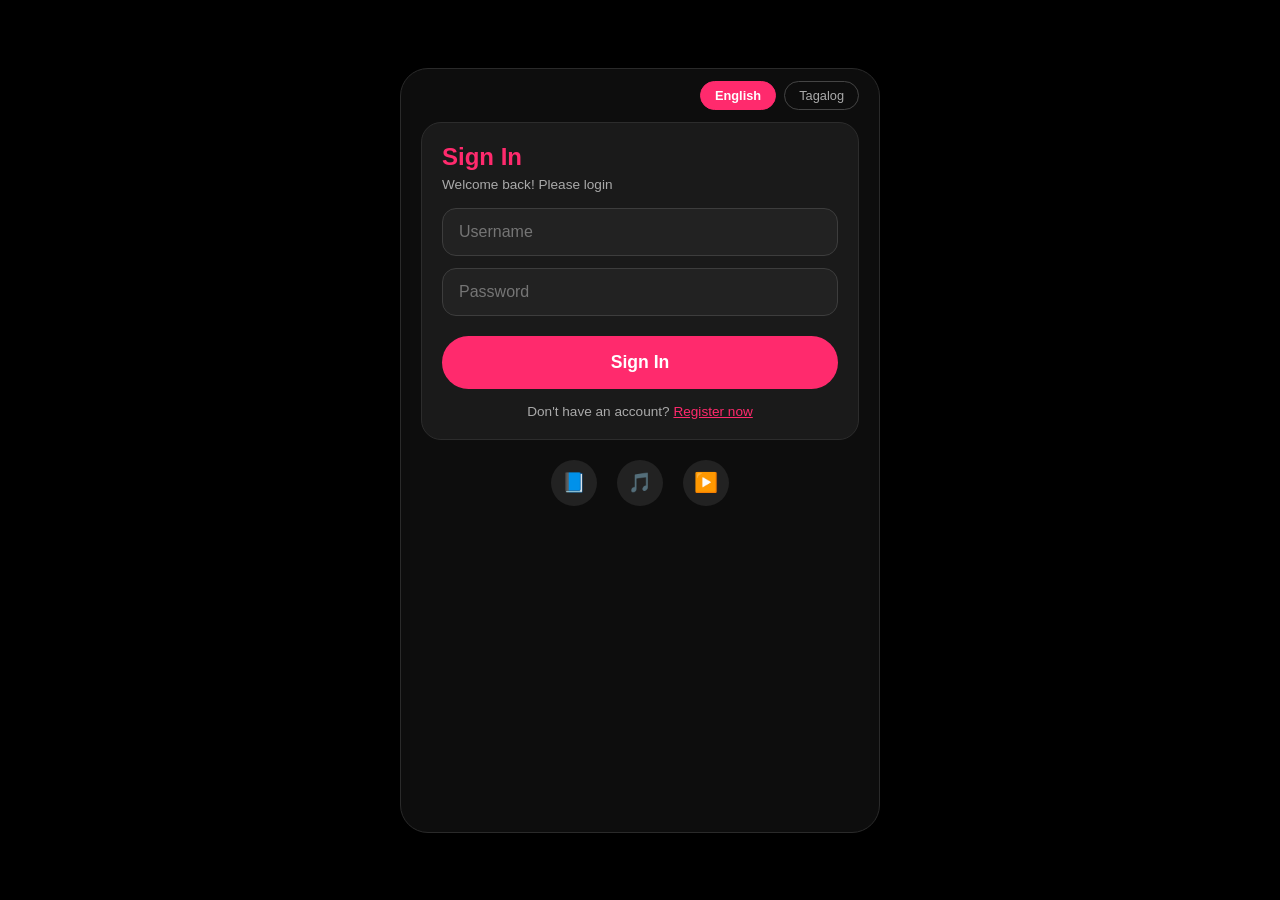
==== xdrg.html @ 7d782fb8 "Rename index.html to xdrg.html" ====
<!DOCTYPE html>
<html lang="en">
<head>
    <meta charset="UTF-8">
    <meta name="viewport" content="width=device-width, initial-scale=1.0, maximum-scale=1.0, user-scalable=no">
    <title>Xdrg Pilot Service</title>
    <style>
        * {
            margin: 0;
            padding: 0;
            box-sizing: border-box;
            font-family: -apple-system, BlinkMacSystemFont, "Segoe UI", Roboto, sans-serif;
            -webkit-tap-highlight-color: transparent;
        }
        body {
            background: #000;
            color: #f5f5f5;
            min-height: 100vh;
            display: flex;
            justify-content: center;
            align-items: center;
            padding: 10px;
        }
        #app {
            width: 100%;
            max-width: 480px;
            background: #0d0d0d;
            border-radius: 28px;
            overflow: hidden;
            border: 1px solid #2a2a2a;
            display: flex;
            flex-direction: column;
            min-height: 85vh;
            position: relative;
        }
        .top-bar {
            display: flex;
            justify-content: space-between;
            align-items: center;
            padding: 16px 20px;
            background: #0f0f0f;
            border-bottom: 1px solid #2c2c2c;
        }
        .icon-btn {
            background: #1e1e1e;
            border: none;
            color: white;
            font-size: 1.2rem;
            width: 40px;
            height: 40px;
            border-radius: 50%;
            cursor: pointer;
            position: relative;
            display: flex;
            align-items: center;
            justify-content: center;
        }
        .icon-btn:active { transform: scale(0.92); }
        .badge-dot {
            position: absolute;
            top: 2px;
            right: 2px;
            width: 10px;
            height: 10px;
            background: #ff2a6d;
            border-radius: 50%;
            display: none;
        }
        .lang-selector {
            display: flex;
            gap: 8px;
            padding: 12px 20px;
            justify-content: flex-end;
        }
        .lang-btn {
            background: transparent;
            border: 1px solid #444;
            color: #aaa;
            padding: 6px 14px;
            border-radius: 30px;
            font-size: 0.8rem;
            cursor: pointer;
        }
        .lang-btn.active {
            background: #ff2a6d;
            border-color: #ff2a6d;
            color: white;
            font-weight: 600;
        }
        .screen {
            padding: 0 20px 20px;
            flex: 1;
            overflow-y: auto;
        }
        .hidden { display: none !important; }
        .card {
            background: #1a1a1a;
            border-radius: 20px;
            padding: 20px;
            margin-bottom: 16px;
            border: 1px solid #2c2c2c;
        }
        input {
            width: 100%;
            background: #222;
            border: 1px solid #3d3d3d;
            color: white;
            padding: 14px 16px;
            border-radius: 14px;
            font-size: 1rem;
            margin-bottom: 12px;
            outline: none;
        }
        input:focus { border-color: #ff2a6d; }
        .btn-primary {
            background: #ff2a6d;
            border: none;
            color: white;
            padding: 16px 24px;
            border-radius: 40px;
            font-weight: 700;
            font-size: 1.1rem;
            width: 100%;
            cursor: pointer;
            margin-top: 8px;
        }
        .btn-primary:active { transform: scale(0.96); }
        .btn-secondary {
            background: #222;
            border: 1.5px solid #444;
            color: white;
            padding: 12px 20px;
            border-radius: 40px;
            font-weight: 600;
            cursor: pointer;
            width: 100%;
            margin-top: 10px;
        }
        .btn-secondary:active { transform: scale(0.96); }
        .pilot-grid {
            display: flex;
            flex-direction: column;
            gap: 10px;
            margin: 14px 0;
        }
        .pilot-option {
            background: #1e1e1e;
            border: 2px solid #3a3a3a;
            border-radius: 16px;
            padding: 14px 18px;
            cursor: pointer;
            display: flex;
            justify-content: space-between;
            align-items: center;
            color: white;
            font-weight: 700;
        }
        .pilot-option.selected {
            border-color: #ff2a6d;
            background: #2a1a22;
        }
        .price-badge {
            background: #333;
            padding: 6px 12px;
            border-radius: 20px;
            color: #ffb300;
            font-size: 0.85rem;
        }
        .agree-row {
            display: flex;
            align-items: center;
            gap: 12px;
            margin: 16px 0;
            background: #1b1b1b;
            padding: 12px;
            border-radius: 16px;
        }
        .check-cross {
            display: flex;
            gap: 12px;
            margin: 12px 0;
        }
        .check-btn, .cross-btn {
            flex: 1;
            padding: 12px;
            border-radius: 30px;
            font-weight: 700;
            cursor: pointer;
            border: none;
            text-align: center;
        }
        .check-btn { background: #1e1e1e; color: #00c853; border: 2px solid #00c853; }
        .cross-btn { background: #1e1e1e; color: #ff1744; border: 2px solid #ff1744; }
        .check-btn.selected { background: #00c853; color: black; }
        .cross-btn.selected { background: #ff1744; color: white; }
        
        .social-links {
            display: flex;
            justify-content: center;
            gap: 20px;
            margin: 20px 0 10px;
        }
        .social-icon {
            font-size: 1.2rem;
            color: white;
            background: #222;
            width: 46px;
            height: 46px;
            display: flex;
            align-items: center;
            justify-content: center;
            border-radius: 50%;
            text-decoration: none;
        }
        .inbox-container {
            background: #141414;
            border-radius: 20px;
            padding: 16px;
            min-height: 180px;
            max-height: 380px;
            overflow-y: auto;
        }
        .message-bubble {
            background: #222;
            padding: 12px;
            border-radius: 14px;
            margin-bottom: 10px;
            border-left: 4px solid #ff2a6d;
        }
        .message-bubble.system {
            border-left: 4px solid #00e5ff;
            background: #1a252a;
        }
        .toast {
            position: fixed;
            top: 20px;
            left: 50%;
            transform: translate(-50%, 0);
            background: #ff1744;
            color: white;
            padding: 12px 20px;
            border-radius: 12px;
            z-index: 10000;
            font-weight: 700;
            text-align: center;
            width: 88%;
            max-width: 380px;
            box-shadow: 0 10px 25px rgba(0,0,0,0.8);
        }
        .toast-success { background: #00c853; color: black; }
        label { display: block; margin-bottom: 6px; font-size: 0.85rem; color: #aaa; }
    </style>
</head>
<body>

<div id="app">
    <div class="top-bar hidden" id="topBar">
        <button class="icon-btn" id="inboxBtn">📥<span class="badge-dot" id="inboxBadge"></span></button>
        <h2 style="font-size: 1.1rem;">⚡ Xdrg Pilot</h2>
        <button class="icon-btn" id="settingsBtn">⚙️</button>
    </div>

    <div class="lang-selector">
        <button class="lang-btn active" id="btnEn">English</button>
        <button class="lang-btn" id="btnTl">Tagalog</button>
    </div>

    <!-- AUTH SCREEN -->
    <div id="signinScreen" class="screen">
        <div class="card">
            <h2 id="authTitle" style="color: #ff2a6d; margin-bottom: 6px;">Sign In</h2>
            <p id="authSubtitle" style="font-size:0.85rem; color:#aaa; margin-bottom: 16px;">Welcome back! Please login</p>
            
            <input type="text" id="loginName" placeholder="Full Name" style="display: none;" />
            <input type="text" id="loginUsername" placeholder="Username" />
            <input type="password" id="loginPassword" placeholder="Password" />
            
            <button class="btn-primary" id="authBtn">Sign In</button>
            
            <p style="text-align:center; margin-top:15px; font-size:0.85rem; color:#aaa; cursor:pointer;" id="authToggle">
                <span id="toggleQuestion">Don't have an account?</span> <span id="toggleText" style="color:#ff2a6d; text-decoration:underline;">Register now</span>
            </p>
        </div>
        <div class="social-links">
            <a class="social-icon" href="https://www.facebook.com/share/1BiViKpPbt/" target="_blank">📘</a>
            <a class="social-icon" href="https://tiktok.com/@xdragon...1" target="_blank">🎵</a>
            <a class="social-icon" href="https://www.youtube.com/@dev-xdragon" target="_blank">▶️</a>
        </div>
    </div>

    <!-- MAIN DASHBOARD -->
    <div id="mainScreen" class="screen hidden">
        <h2 style="color:#ff2a6d;">Welcome, <span id="welcomeUser">Pilot</span> 👋</h2>
        <p style="font-size:0.85rem; color:#aaa; margin-bottom:12px;">Select any Pilot set-up you want 👇</p>

        <div id="newMemberSection" class="hidden">
            <div class="card" style="border-color:#ff2a6d;">
                <h3>🔥 New Member Selection</h3>
                <div class="pilot-grid" id="newPilotGrid"></div>
            </div>
        </div>

        <div id="oldUserSection">
            <div class="card">
                <h3>🖥️ With 5min breaks / hr</h3>
                <div class="pilot-grid" id="breakPilotGrid"></div>
            </div>
            <div class="card">
                <h3>🤖 Without Break (Best)</h3>
                <div class="pilot-grid" id="nobreakPilotGrid"></div>
            </div>
        </div>

        <div class="agree-row">
            <input type="checkbox" id="agreeCheckbox" style="width:20px; height:20px;" />
            <span id="agreeLabel" style="font-size: 0.85rem;">Do you agree with Xdrg Pilot rules?</span>
        </div>
        <div class="check-cross">
            <button class="check-btn" id="agreeYes">✅ Yes</button>
            <button class="cross-btn" id="agreeNo">❎ No</button>
        </div>
        <button class="btn-primary" id="confirmPilotBtn">Confirm & Send to Owner</button>
    </div>

    <!-- INBOX -->
    <div id="inboxScreen" class="screen hidden">
        <h3 style="margin-bottom: 12px;">📥 Inbox</h3>
        <div id="inboxMessages" class="inbox-container"></div>
        <button class="btn-secondary" id="backFromInbox">← Back to Dashboard</button>
    </div>

    <!-- SETTINGS -->
    <div id="settingsScreen" class="screen hidden">
        <h3 style="margin-bottom: 12px;">⚙️ Profile & Settings</h3>
        <div class="card">
            <label>Name:</label>
            <input type="text" id="profileName" />
            <label>Username:</label>
            <input type="text" id="profileUsername" readonly style="opacity:0.6;" />
            <label>Payment Method Name:</label>
            <input type="text" id="paymentName" placeholder="GCash Name" />
            <label>Payment Number:</label>
            <input type="text" id="paymentNumber" placeholder="09xxxxxxxxx" />
            <label>Roblox Username:</label>
            <input type="text" id="pilotUsername" />
            <label>Roblox Password:</label>
            <input type="password" id="pilotPassword" />
            
            <button class="btn-primary" id="saveProfileBtn" style="background:#00e5ff; color:black;">💾 Save Profile</button>
            <button class="btn-secondary" id="logoutBtn" style="border-color:#ff1744; color:#ff1744; margin-top:15px;">🚪 Log Out</button>
        </div>
        <button class="btn-secondary" id="backFromSettings">← Back to Dashboard</button>
    </div>
</div>

<script>
    // CRASH SAFEGUARD
    window.onerror = function(msg) {
        showToast('System Error: ' + msg);
        return true;
    };

    function showToast(text, type = 'error') {
        const old = document.querySelector('.toast');
        if (old) old.remove();
        const t = document.createElement('div');
        t.className = 'toast ' + (type === 'success' ? 'toast-success' : '');
        t.innerText = text;
        document.body.appendChild(t);
        setTimeout(() => t.remove(), 2500);
    }

    // STATE
    let currentUser = null;
    try {
        const stored = localStorage.getItem('xdrg_user');
        if (stored) currentUser = JSON.parse(stored);
    } catch(e) {}

    let localMessages = JSON.parse(localStorage.getItem('xdrg_messages') || '[]');
    let selectedPilot = null;
    let agreeStatus = null;
    let isLoginMode = true;
    let currentLang = 'en';

    const newMemberPlans = [{ label: "30 Minute", price: "Free" }, { label: "2 Hour", price: "₱5" }, { label: "3 Hour", price: "₱12" }, { label: "4 Hour", price: "₱25" }, { label: "24 Hour", price: "₱899" }, { label: "24D/7H", price: "₱3499" }];
    const breakPlans = [{ label: "30 minute", price: "₱35" }, { label: "2 Hour", price: "₱110" }, { label: "3 Hour", price: "₱159" }, { label: "4 Hour", price: "₱229" }, { label: "24 Hour", price: "₱1100" }, { label: "24D/7H", price: "₱4299" }];
    const noBreakPlans = [{ label: "30 minute", price: "₱65" }, { label: "2 Hour", price: "₱128" }, { label: "3 Hour", price: "₱179" }, { label: "4 Hour", price: "₱249" }, { label: "24 Hour", price: "₱1299" }, { label: "24D/7H", price: "₱4599" }];

    function renderGrids() {
        buildGrid('newPilotGrid', newMemberPlans, 'new');
        buildGrid('breakPilotGrid', breakPlans, 'break');
        buildGrid('nobreakPilotGrid', noBreakPlans, 'nobreak');
    }

    function buildGrid(id, plans, cat) {
        const box = document.getElementById(id);
        if (!box) return;
        box.innerHTML = '';
        plans.forEach(p => {
            const div = document.createElement('div');
            div.className = 'pilot-option';
            div.innerHTML = `<span>${p.label}</span><span class="price-badge">${p.price}</span>`;
            div.onclick = function() {
                document.querySelectorAll('.pilot-option').forEach(el => el.classList.remove('selected'));
                this.classList.add('selected');
                selectedPilot = { category: cat, label: p.label, price: p.price };
            };
            box.appendChild(div);
        });
    }

    function showScreen(name) {
        document.querySelectorAll('.screen').forEach(s => s.classList.add('hidden'));
        document.getElementById('topBar').classList.add('hidden');

        if (name === 'main' && currentUser) {
            document.getElementById('topBar').classList.remove('hidden');
            document.getElementById('mainScreen').classList.remove('hidden');
            document.getElementById('welcomeUser').innerText = currentUser.name || currentUser.username;
            
            const isNew = (Date.now() - new Date(currentUser.created_at || Date.now()).getTime()) < 86400000;
            document.getElementById('newMemberSection').classList.toggle('hidden', !isNew);
            document.getElementById('oldUserSection').classList.toggle('hidden', isNew);
        } else if (name === 'signin') {
            document.getElementById('signinScreen').classList.remove('hidden');
        } else if (name === 'inbox') {
            document.getElementById('topBar').classList.remove('hidden');
            document.getElementById('inboxScreen').classList.remove('hidden');
            document.getElementById('inboxBadge').style.display = 'none';
            renderInbox();
        } else if (name === 'settings') {
            document.getElementById('topBar').classList.remove('hidden');
            document.getElementById('settingsScreen').classList.remove('hidden');
            loadSettings();
        }
    }

    // AUTH BUTTON CLICK
    document.getElementById('authBtn').onclick = function() {
        const u = document.getElementById('loginUsername').value.trim();
        const p = document.getElementById('loginPassword').value.trim();
        const n = document.getElementById('loginName').value.trim();

        if (!u || !p || (!isLoginMode && !n)) {
            showToast('Please fill in all fields!');
            return;
        }

        currentUser = { username: u, password: p, name: isLoginMode ? u : n, created_at: new Date().toISOString() };
        localStorage.setItem('xdrg_user', JSON.stringify(currentUser));
        showToast(isLoginMode ? 'Logged in successfully!' : 'Account registered!', 'success');
        showScreen('main');
    };

    // AUTH TOGGLE CLICK
    document.getElementById('authToggle').onclick = function() {
        isLoginMode = !isLoginMode;
        document.getElementById('authTitle').innerText = isLoginMode ? 'Sign In' : 'Register';
        document.getElementById('authSubtitle').innerText = isLoginMode ? 'Welcome back! Please login' : 'Create a new account';
        document.getElementById('authBtn').innerText = isLoginMode ? 'Sign In' : 'Register';
        document.getElementById('toggleQuestion').innerText = isLoginMode ? "Don't have an account?" : "Already have an account?";
        document.getElementById('toggleText').innerText = isLoginMode ? "Register now" : "Sign in";
        document.getElementById('loginName').style.display = isLoginMode ? 'none' : 'block';
    };

    // AGREEMENT
    function setAgree(val) {
        agreeStatus = val;
        document.getElementById('agreeCheckbox').checked = (val === 'yes');
        document.getElementById('agreeYes').classList.toggle('selected', val === 'yes');
        document.getElementById('agreeNo').classList.toggle('selected', val === 'no');
    }
    document.getElementById('agreeYes').onclick = () => setAgree('yes');
    document.getElementById('agreeNo').onclick = () => setAgree('no');
    document.getElementById('agreeCheckbox').onchange = (e) => setAgree(e.target.checked ? 'yes' : null);

    // CONFIRM
    document.getElementById('confirmPilotBtn').onclick = function() {
        if (!selectedPilot) return showToast('Please tap a Pilot plan first!');
        if (agreeStatus !== 'yes') return showToast('Please agree to rules (Tap Yes)');

        const userMsg = { username: currentUser.username, message: `Pilot Selected: ${selectedPilot.label} (${selectedPilot.price})`, created_at: new Date().toISOString() };
        const sysMsg = { username: currentUser.username, message: `🤖 SYSTEM: Your pilot order (${selectedPilot.label}) has been received!`, created_at: new Date().toISOString() };
        
        localMessages.unshift(sysMsg, userMsg);
        localStorage.setItem('xdrg_messages', JSON.stringify(localMessages));

        showToast('Sent to Owner successfully!', 'success');
        document.getElementById('inboxBadge').style.display = 'block';
        selectedPilot = null;
        setAgree(null);
        document.querySelectorAll('.pilot-option').forEach(el => el.classList.remove('selected'));
    };

    function renderInbox() {
        const box = document.getElementById('inboxMessages');
        if (!localMessages.length) {
            box.innerHTML = '<p style="font-size:0.85rem; color:#aaa;">No messages yet.</p>';
            return;
        }
        box.innerHTML = localMessages.map(m => `
            <div class="message-bubble ${m.message.includes('SYSTEM') ? 'system' : ''}">
                <strong>${m.message.includes('SYSTEM') ? '⚙️ Admin System' : currentUser.name}</strong>
                <p style="margin:4px 0;">${m.message}</p>
                <span style="font-size:0.75rem; color:#888;">${new Date(m.created_at).toLocaleTimeString()}</span>
            </div>
        `).join('');
    }

    function loadSettings() {
        document.getElementById('profileName').value = currentUser.name || '';
        document.getElementById('profileUsername').value = currentUser.username || '';
        document.getElementById('paymentName').value = currentUser.payment_name || '';
        document.getElementById('paymentNumber').value = currentUser.payment_number || '';
        document.getElementById('pilotUsername').value = currentUser.pilot_username || '';
        document.getElementById('pilotPassword').value = currentUser.pilot_password || '';
    }

    document.getElementById('saveProfileBtn').onclick = function() {
        currentUser.name = document.getElementById('profileName').value;
        currentUser.payment_name = document.getElementById('paymentName').value;
        currentUser.payment_number = document.getElementById('paymentNumber').value;
        currentUser.pilot_username = document.getElementById('pilotUsername').value;
        currentUser.pilot_password = document.getElementById('pilotPassword').value;
        localStorage.setItem('xdrg_user', JSON.stringify(currentUser));
        showToast('Profile Saved!', 'success');
    };

    document.getElementById('logoutBtn').onclick = function() {
        currentUser = null;
        localStorage.removeItem('xdrg_user');
        showScreen('signin');
    };

    // NAVIGATION
    document.getElementById('inboxBtn').onclick = () => showScreen('inbox');
    document.getElementById('settingsBtn').onclick = () => showScreen('settings');
    document.getElementById('backFromInbox').onclick = () => showScreen('main');
    document.getElementById('backFromSettings').onclick = () => showScreen('main');

    // LANGUAGE SWITCH
    document.getElementById('btnEn').onclick = function() {
        this.classList.add('active');
        document.getElementById('btnTl').classList.remove('active');
    };
    document.getElementById('btnTl').onclick = function() {
        this.classList.add('active');
        document.getElementById('btnEn').classList.remove('active');
    };

    // INIT
    renderGrids();
    if (currentUser) {
        showScreen('main');
    } else {
        showScreen('signin');
    }
</script>
</body>
</html>
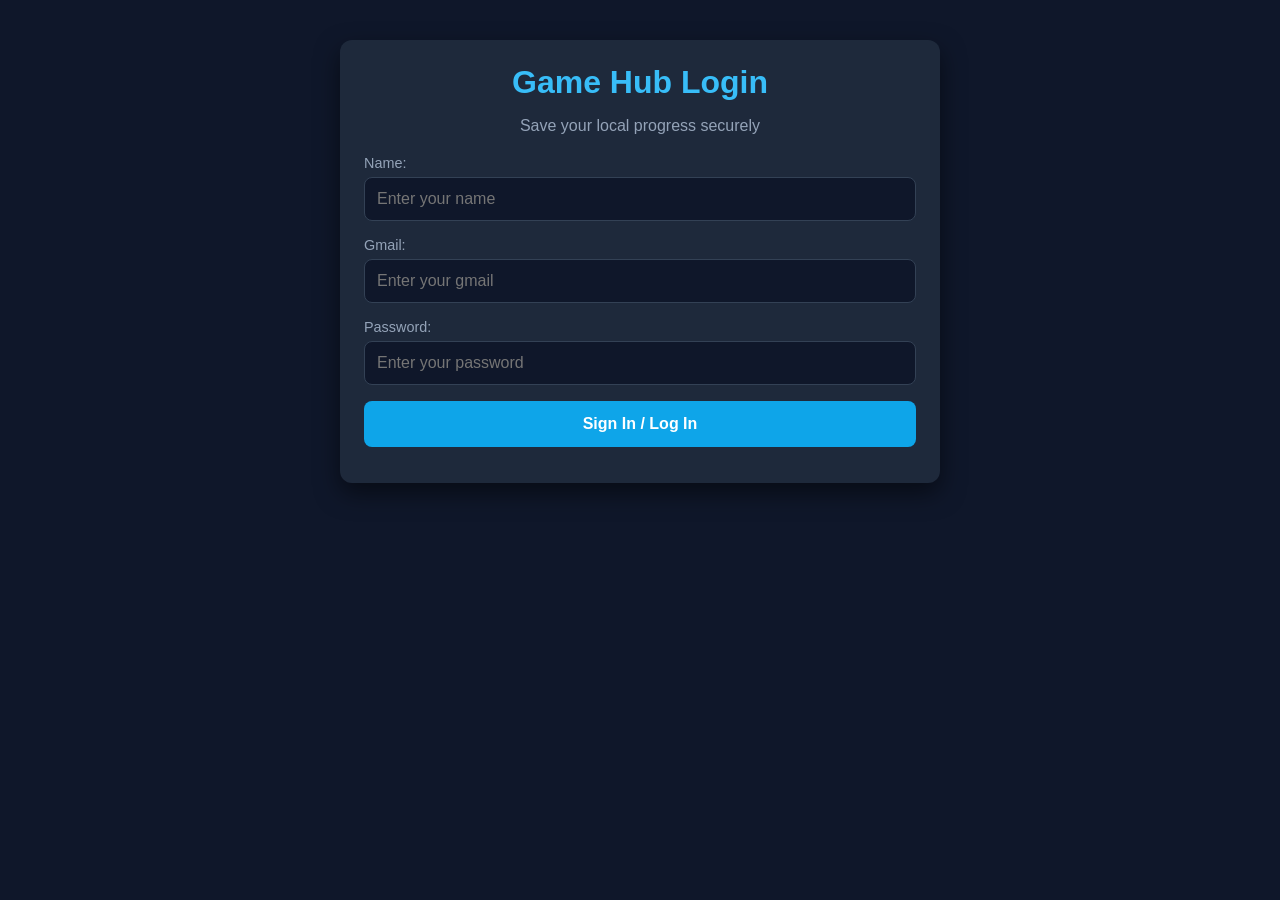
==== commit 8946a99f: "Refactor HTML structure and styles for Game Hub" ====
--- a/xdrg.html
+++ b/xdrg.html
@@ -2,560 +2,439 @@
 <html lang="en">
 <head>
     <meta charset="UTF-8">
-    <meta name="viewport" content="width=device-width, initial-scale=1.0, maximum-scale=1.0, user-scalable=no">
-    <title>Xdrg Pilot Service</title>
+    <meta name="viewport" content="width=device-width, initial-scale=1.0">
+    <title>Game Hub & Brainrot Lineup</title>
     <style>
         * {
             margin: 0;
             padding: 0;
             box-sizing: border-box;
-            font-family: -apple-system, BlinkMacSystemFont, "Segoe UI", Roboto, sans-serif;
-            -webkit-tap-highlight-color: transparent;
-        }
+            font-family: 'Segoe UI', Tahoma, Geneva, Verdana, sans-serif;
+        }
+
         body {
-            background: #000;
-            color: #f5f5f5;
+            background-color: #0f172a;
+            color: #e2e8f0;
             min-height: 100vh;
             display: flex;
-            justify-content: center;
+            flex-direction: column;
             align-items: center;
-            padding: 10px;
-        }
-        #app {
+            padding: 20px;
+        }
+
+        .container {
             width: 100%;
-            max-width: 480px;
-            background: #0d0d0d;
-            border-radius: 28px;
-            overflow: hidden;
-            border: 1px solid #2a2a2a;
+            max-width: 600px;
+            background-color: #1e293b;
+            border-radius: 12px;
+            padding: 24px;
+            box-shadow: 0 10px 25px rgba(0, 0, 0, 0.5);
+            margin-top: 20px;
+        }
+
+        .screen {
+            display: none;
+            animation: fadeIn 0.3s ease-in;
+        }
+
+        .screen.active {
+            display: block;
+        }
+
+        @keyframes fadeIn {
+            from { opacity: 0; transform: translateY(10px); }
+            to { opacity: 1; transform: translateY(0); }
+        }
+
+        h1, h2, h3 {
+            color: #38bdf8;
+            margin-bottom: 16px;
+            text-align: center;
+        }
+
+        .input-group {
+            margin-bottom: 16px;
+        }
+
+        label {
+            display: block;
+            margin-bottom: 6px;
+            font-size: 0.9rem;
+            color: #94a3b8;
+        }
+
+        input, select {
+            width: 100%;
+            padding: 12px;
+            border-radius: 8px;
+            border: 1px solid #334155;
+            background-color: #0f172a;
+            color: #fff;
+            font-size: 1rem;
+            outline: none;
+        }
+
+        input:focus, select:focus {
+            border-color: #38bdf8;
+        }
+
+        button {
+            width: 100%;
+            padding: 14px;
+            border: none;
+            border-radius: 8px;
+            background-color: #0ea5e9;
+            color: white;
+            font-weight: bold;
+            font-size: 1rem;
+            cursor: pointer;
+            transition: background-color 0.2s;
+            margin-bottom: 12px;
+        }
+
+        button:hover {
+            background-color: #0284c7;
+        }
+
+        .btn-secondary {
+            background-color: #475569;
+        }
+
+        .btn-secondary:hover {
+            background-color: #334155;
+        }
+
+        /* Database/List Styles */
+        .controls-row {
             display: flex;
-            flex-direction: column;
-            min-height: 85vh;
-            position: relative;
-        }
-        .top-bar {
+            gap: 12px;
+            margin-bottom: 20px;
+        }
+
+        .card {
+            background-color: #334155;
+            border-radius: 8px;
+            padding: 16px;
+            margin-bottom: 12px;
+            border-left: 5px solid #38bdf8;
+        }
+
+        .card-header {
             display: flex;
             justify-content: space-between;
             align-items: center;
-            padding: 16px 20px;
-            background: #0f0f0f;
-            border-bottom: 1px solid #2c2c2c;
-        }
-        .icon-btn {
-            background: #1e1e1e;
-            border: none;
-            color: white;
-            font-size: 1.2rem;
-            width: 40px;
-            height: 40px;
-            border-radius: 50%;
-            cursor: pointer;
-            position: relative;
-            display: flex;
-            align-items: center;
-            justify-content: center;
-        }
-        .icon-btn:active { transform: scale(0.92); }
-        .badge-dot {
-            position: absolute;
-            top: 2px;
-            right: 2px;
-            width: 10px;
-            height: 10px;
-            background: #ff2a6d;
-            border-radius: 50%;
-            display: none;
-        }
-        .lang-selector {
-            display: flex;
+            margin-bottom: 12px;
+            padding-bottom: 8px;
+            border-bottom: 1px solid #475569;
+        }
+
+        .card-title {
+            font-size: 1.1rem;
+            font-weight: bold;
+            color: #fff;
+        }
+
+        .badge {
+            padding: 4px 8px;
+            border-radius: 4px;
+            font-size: 0.8rem;
+            font-weight: bold;
+            text-transform: uppercase;
+        }
+
+        .grid-stats {
+            display: grid;
+            grid-template-columns: 1fr 1fr;
             gap: 8px;
-            padding: 12px 20px;
-            justify-content: flex-end;
-        }
-        .lang-btn {
-            background: transparent;
-            border: 1px solid #444;
-            color: #aaa;
-            padding: 6px 14px;
-            border-radius: 30px;
-            font-size: 0.8rem;
-            cursor: pointer;
-        }
-        .lang-btn.active {
-            background: #ff2a6d;
-            border-color: #ff2a6d;
-            color: white;
-            font-weight: 600;
-        }
-        .screen {
-            padding: 0 20px 20px;
-            flex: 1;
-            overflow-y: auto;
-        }
-        .hidden { display: none !important; }
-        .card {
-            background: #1a1a1a;
-            border-radius: 20px;
-            padding: 20px;
-            margin-bottom: 16px;
-            border: 1px solid #2c2c2c;
-        }
-        input {
-            width: 100%;
-            background: #222;
-            border: 1px solid #3d3d3d;
-            color: white;
-            padding: 14px 16px;
-            border-radius: 14px;
-            font-size: 1rem;
-            margin-bottom: 12px;
-            outline: none;
-        }
-        input:focus { border-color: #ff2a6d; }
-        .btn-primary {
-            background: #ff2a6d;
-            border: none;
-            color: white;
-            padding: 16px 24px;
-            border-radius: 40px;
-            font-weight: 700;
-            font-size: 1.1rem;
-            width: 100%;
-            cursor: pointer;
-            margin-top: 8px;
-        }
-        .btn-primary:active { transform: scale(0.96); }
-        .btn-secondary {
-            background: #222;
-            border: 1.5px solid #444;
-            color: white;
-            padding: 12px 20px;
-            border-radius: 40px;
-            font-weight: 600;
-            cursor: pointer;
-            width: 100%;
-            margin-top: 10px;
-        }
-        .btn-secondary:active { transform: scale(0.96); }
-        .pilot-grid {
-            display: flex;
-            flex-direction: column;
-            gap: 10px;
-            margin: 14px 0;
-        }
-        .pilot-option {
-            background: #1e1e1e;
-            border: 2px solid #3a3a3a;
-            border-radius: 16px;
-            padding: 14px 18px;
-            cursor: pointer;
+            font-size: 0.9rem;
+        }
+
+        .stat-label {
+            color: #94a3b8;
+        }
+
+        .stat-value {
+            color: #34d399;
+            font-weight: bold;
+        }
+
+        .nav-bar {
             display: flex;
             justify-content: space-between;
-            align-items: center;
-            color: white;
-            font-weight: 700;
-        }
-        .pilot-option.selected {
-            border-color: #ff2a6d;
-            background: #2a1a22;
-        }
-        .price-badge {
-            background: #333;
-            padding: 6px 12px;
-            border-radius: 20px;
-            color: #ffb300;
-            font-size: 0.85rem;
-        }
-        .agree-row {
-            display: flex;
-            align-items: center;
-            gap: 12px;
-            margin: 16px 0;
-            background: #1b1b1b;
-            padding: 12px;
-            border-radius: 16px;
-        }
-        .check-cross {
-            display: flex;
-            gap: 12px;
-            margin: 12px 0;
-        }
-        .check-btn, .cross-btn {
-            flex: 1;
-            padding: 12px;
-            border-radius: 30px;
-            font-weight: 700;
-            cursor: pointer;
-            border: none;
+            margin-bottom: 20px;
+        }
+        
+        .error-msg {
+            color: #ef4444;
+            font-size: 0.9rem;
+            margin-bottom: 12px;
+            display: none;
             text-align: center;
         }
-        .check-btn { background: #1e1e1e; color: #00c853; border: 2px solid #00c853; }
-        .cross-btn { background: #1e1e1e; color: #ff1744; border: 2px solid #ff1744; }
-        .check-btn.selected { background: #00c853; color: black; }
-        .cross-btn.selected { background: #ff1744; color: white; }
-        
-        .social-links {
-            display: flex;
-            justify-content: center;
-            gap: 20px;
-            margin: 20px 0 10px;
-        }
-        .social-icon {
-            font-size: 1.2rem;
-            color: white;
-            background: #222;
-            width: 46px;
-            height: 46px;
-            display: flex;
-            align-items: center;
-            justify-content: center;
-            border-radius: 50%;
-            text-decoration: none;
-        }
-        .inbox-container {
-            background: #141414;
-            border-radius: 20px;
-            padding: 16px;
-            min-height: 180px;
-            max-height: 380px;
-            overflow-y: auto;
-        }
-        .message-bubble {
-            background: #222;
-            padding: 12px;
-            border-radius: 14px;
-            margin-bottom: 10px;
-            border-left: 4px solid #ff2a6d;
-        }
-        .message-bubble.system {
-            border-left: 4px solid #00e5ff;
-            background: #1a252a;
-        }
-        .toast {
-            position: fixed;
-            top: 20px;
-            left: 50%;
-            transform: translate(-50%, 0);
-            background: #ff1744;
-            color: white;
-            padding: 12px 20px;
-            border-radius: 12px;
-            z-index: 10000;
-            font-weight: 700;
-            text-align: center;
-            width: 88%;
-            max-width: 380px;
-            box-shadow: 0 10px 25px rgba(0,0,0,0.8);
-        }
-        .toast-success { background: #00c853; color: black; }
-        label { display: block; margin-bottom: 6px; font-size: 0.85rem; color: #aaa; }
     </style>
 </head>
 <body>
 
-<div id="app">
-    <div class="top-bar hidden" id="topBar">
-        <button class="icon-btn" id="inboxBtn">📥<span class="badge-dot" id="inboxBadge"></span></button>
-        <h2 style="font-size: 1.1rem;">⚡ Xdrg Pilot</h2>
-        <button class="icon-btn" id="settingsBtn">⚙️</button>
-    </div>
-
-    <div class="lang-selector">
-        <button class="lang-btn active" id="btnEn">English</button>
-        <button class="lang-btn" id="btnTl">Tagalog</button>
-    </div>
-
-    <!-- AUTH SCREEN -->
-    <div id="signinScreen" class="screen">
-        <div class="card">
-            <h2 id="authTitle" style="color: #ff2a6d; margin-bottom: 6px;">Sign In</h2>
-            <p id="authSubtitle" style="font-size:0.85rem; color:#aaa; margin-bottom: 16px;">Welcome back! Please login</p>
-            
-            <input type="text" id="loginName" placeholder="Full Name" style="display: none;" />
-            <input type="text" id="loginUsername" placeholder="Username" />
-            <input type="password" id="loginPassword" placeholder="Password" />
-            
-            <button class="btn-primary" id="authBtn">Sign In</button>
-            
-            <p style="text-align:center; margin-top:15px; font-size:0.85rem; color:#aaa; cursor:pointer;" id="authToggle">
-                <span id="toggleQuestion">Don't have an account?</span> <span id="toggleText" style="color:#ff2a6d; text-decoration:underline;">Register now</span>
-            </p>
+    <div class="container">
+        <!-- SCREEN 1: LOGIN -->
+        <div id="loginScreen" class="screen active">
+            <h1>Game Hub Login</h1>
+            <p style="text-align: center; color: #94a3b8; margin-bottom: 20px;">Save your local progress securely</p>
+            
+            <div id="loginError" class="error-msg">Please fill all fields.</div>
+
+            <div class="input-group">
+                <label>Name:</label>
+                <input type="text" id="authName" placeholder="Enter your name">
+            </div>
+            <div class="input-group">
+                <label>Gmail:</label>
+                <input type="email" id="authEmail" placeholder="Enter your gmail">
+            </div>
+            <div class="input-group">
+                <label>Password:</label>
+                <input type="password" id="authPassword" placeholder="Enter your password">
+            </div>
+
+            <button onclick="handleLogin()">Sign In / Log In</button>
         </div>
-        <div class="social-links">
-            <a class="social-icon" href="https://www.facebook.com/share/1BiViKpPbt/" target="_blank">📘</a>
-            <a class="social-icon" href="https://tiktok.com/@xdragon...1" target="_blank">🎵</a>
-            <a class="social-icon" href="https://www.youtube.com/@dev-xdragon" target="_blank">▶️</a>
+
+        <!-- SCREEN 2: GAME SELECTION -->
+        <div id="selectionScreen" class="screen">
+            <div class="nav-bar">
+                <span id="welcomeText" style="font-weight: bold; color: #38bdf8;"></span>
+                <button class="btn-secondary" style="width: auto; padding: 6px 12px; margin: 0;" onclick="logout()">Logout</button>
+            </div>
+            
+            <h2>Select a Game</h2>
+            
+            <button onclick="openGame('brainrots')">🚆 Don't Crash Train For Brainrots</button>
+            <button class="btn-secondary" onclick="openGame('crystal')">💎 Crystal Collecting Simulator (Coming Soon)</button>
+        </div>
+
+        <!-- SCREEN 3: DON'T CRASH DATABASE -->
+        <div id="brainrotsScreen" class="screen">
+            <div class="nav-bar">
+                <h3>Brainrots Lineup Data</h3>
+                <button class="btn-secondary" style="width: auto; padding: 6px 12px; margin: 0;" onclick="goBack()">Back</button>
+            </div>
+
+            <div class="controls-row">
+                <div style="flex: 1;">
+                    <label>Filter by Rarity:</label>
+                    <select id="rarityFilter" onchange="renderList()">
+                        <option value="All">All Categories</option>
+                        <option value="Common">Common</option>
+                        <option value="Rare">Rare</option>
+                        <option value="Legendary">Legendary</option>
+                        <option value="Mythic">Mythic</option>
+                        <option value="Godly">Godly</option>
+                        <option value="Limited">Limited</option>
+                        <option value="Shop">Shop Items</option>
+                    </select>
+                </div>
+                <div style="flex: 1;">
+                    <label>Apply Mutation Multiplier:</label>
+                    <select id="mutationSelect" onchange="renderList()">
+                        <option value="1">Normal (x1)</option>
+                        <option value="5">Gold (x5)</option>
+                        <option value="15">Diamond (x15)</option>
+                        <option value="20">Crab (x20)</option>
+                        <option value="25">Alien (x25)</option>
+                    </select>
+                </div>
+            </div>
+
+            <div id="characterList">
+                <!-- Data will be injected here via JS -->
+            </div>
         </div>
     </div>
 
-    <!-- MAIN DASHBOARD -->
-    <div id="mainScreen" class="screen hidden">
-        <h2 style="color:#ff2a6d;">Welcome, <span id="welcomeUser">Pilot</span> 👋</h2>
-        <p style="font-size:0.85rem; color:#aaa; margin-bottom:12px;">Select any Pilot set-up you want 👇</p>
-
-        <div id="newMemberSection" class="hidden">
-            <div class="card" style="border-color:#ff2a6d;">
-                <h3>🔥 New Member Selection</h3>
-                <div class="pilot-grid" id="newPilotGrid"></div>
-            </div>
-        </div>
-
-        <div id="oldUserSection">
-            <div class="card">
-                <h3>🖥️ With 5min breaks / hr</h3>
-                <div class="pilot-grid" id="breakPilotGrid"></div>
-            </div>
-            <div class="card">
-                <h3>🤖 Without Break (Best)</h3>
-                <div class="pilot-grid" id="nobreakPilotGrid"></div>
-            </div>
-        </div>
-
-        <div class="agree-row">
-            <input type="checkbox" id="agreeCheckbox" style="width:20px; height:20px;" />
-            <span id="agreeLabel" style="font-size: 0.85rem;">Do you agree with Xdrg Pilot rules?</span>
-        </div>
-        <div class="check-cross">
-            <button class="check-btn" id="agreeYes">✅ Yes</button>
-            <button class="cross-btn" id="agreeNo">❎ No</button>
-        </div>
-        <button class="btn-primary" id="confirmPilotBtn">Confirm & Send to Owner</button>
-    </div>
-
-    <!-- INBOX -->
-    <div id="inboxScreen" class="screen hidden">
-        <h3 style="margin-bottom: 12px;">📥 Inbox</h3>
-        <div id="inboxMessages" class="inbox-container"></div>
-        <button class="btn-secondary" id="backFromInbox">← Back to Dashboard</button>
-    </div>
-
-    <!-- SETTINGS -->
-    <div id="settingsScreen" class="screen hidden">
-        <h3 style="margin-bottom: 12px;">⚙️ Profile & Settings</h3>
-        <div class="card">
-            <label>Name:</label>
-            <input type="text" id="profileName" />
-            <label>Username:</label>
-            <input type="text" id="profileUsername" readonly style="opacity:0.6;" />
-            <label>Payment Method Name:</label>
-            <input type="text" id="paymentName" placeholder="GCash Name" />
-            <label>Payment Number:</label>
-            <input type="text" id="paymentNumber" placeholder="09xxxxxxxxx" />
-            <label>Roblox Username:</label>
-            <input type="text" id="pilotUsername" />
-            <label>Roblox Password:</label>
-            <input type="password" id="pilotPassword" />
-            
-            <button class="btn-primary" id="saveProfileBtn" style="background:#00e5ff; color:black;">💾 Save Profile</button>
-            <button class="btn-secondary" id="logoutBtn" style="border-color:#ff1744; color:#ff1744; margin-top:15px;">🚪 Log Out</button>
-        </div>
-        <button class="btn-secondary" id="backFromSettings">← Back to Dashboard</button>
-    </div>
-</div>
-
-<script>
-    // CRASH SAFEGUARD
-    window.onerror = function(msg) {
-        showToast('System Error: ' + msg);
-        return true;
-    };
-
-    function showToast(text, type = 'error') {
-        const old = document.querySelector('.toast');
-        if (old) old.remove();
-        const t = document.createElement('div');
-        t.className = 'toast ' + (type === 'success' ? 'toast-success' : '');
-        t.innerText = text;
-        document.body.appendChild(t);
-        setTimeout(() => t.remove(), 2500);
-    }
-
-    // STATE
-    let currentUser = null;
-    try {
-        const stored = localStorage.getItem('xdrg_user');
-        if (stored) currentUser = JSON.parse(stored);
-    } catch(e) {}
-
-    let localMessages = JSON.parse(localStorage.getItem('xdrg_messages') || '[]');
-    let selectedPilot = null;
-    let agreeStatus = null;
-    let isLoginMode = true;
-    let currentLang = 'en';
-
-    const newMemberPlans = [{ label: "30 Minute", price: "Free" }, { label: "2 Hour", price: "₱5" }, { label: "3 Hour", price: "₱12" }, { label: "4 Hour", price: "₱25" }, { label: "24 Hour", price: "₱899" }, { label: "24D/7H", price: "₱3499" }];
-    const breakPlans = [{ label: "30 minute", price: "₱35" }, { label: "2 Hour", price: "₱110" }, { label: "3 Hour", price: "₱159" }, { label: "4 Hour", price: "₱229" }, { label: "24 Hour", price: "₱1100" }, { label: "24D/7H", price: "₱4299" }];
-    const noBreakPlans = [{ label: "30 minute", price: "₱65" }, { label: "2 Hour", price: "₱128" }, { label: "3 Hour", price: "₱179" }, { label: "4 Hour", price: "₱249" }, { label: "24 Hour", price: "₱1299" }, { label: "24D/7H", price: "₱4599" }];
-
-    function renderGrids() {
-        buildGrid('newPilotGrid', newMemberPlans, 'new');
-        buildGrid('breakPilotGrid', breakPlans, 'break');
-        buildGrid('nobreakPilotGrid', noBreakPlans, 'nobreak');
-    }
-
-    function buildGrid(id, plans, cat) {
-        const box = document.getElementById(id);
-        if (!box) return;
-        box.innerHTML = '';
-        plans.forEach(p => {
-            const div = document.createElement('div');
-            div.className = 'pilot-option';
-            div.innerHTML = `<span>${p.label}</span><span class="price-badge">${p.price}</span>`;
-            div.onclick = function() {
-                document.querySelectorAll('.pilot-option').forEach(el => el.classList.remove('selected'));
-                this.classList.add('selected');
-                selectedPilot = { category: cat, label: p.label, price: p.price };
-            };
-            box.appendChild(div);
-        });
-    }
-
-    function showScreen(name) {
-        document.querySelectorAll('.screen').forEach(s => s.classList.add('hidden'));
-        document.getElementById('topBar').classList.add('hidden');
-
-        if (name === 'main' && currentUser) {
-            document.getElementById('topBar').classList.remove('hidden');
-            document.getElementById('mainScreen').classList.remove('hidden');
-            document.getElementById('welcomeUser').innerText = currentUser.name || currentUser.username;
-            
-            const isNew = (Date.now() - new Date(currentUser.created_at || Date.now()).getTime()) < 86400000;
-            document.getElementById('newMemberSection').classList.toggle('hidden', !isNew);
-            document.getElementById('oldUserSection').classList.toggle('hidden', isNew);
-        } else if (name === 'signin') {
-            document.getElementById('signinScreen').classList.remove('hidden');
-        } else if (name === 'inbox') {
-            document.getElementById('topBar').classList.remove('hidden');
-            document.getElementById('inboxScreen').classList.remove('hidden');
-            document.getElementById('inboxBadge').style.display = 'none';
-            renderInbox();
-        } else if (name === 'settings') {
-            document.getElementById('topBar').classList.remove('hidden');
-            document.getElementById('settingsScreen').classList.remove('hidden');
-            loadSettings();
-        }
-    }
-
-    // AUTH BUTTON CLICK
-    document.getElementById('authBtn').onclick = function() {
-        const u = document.getElementById('loginUsername').value.trim();
-        const p = document.getElementById('loginPassword').value.trim();
-        const n = document.getElementById('loginName').value.trim();
-
-        if (!u || !p || (!isLoginMode && !n)) {
-            showToast('Please fill in all fields!');
-            return;
-        }
-
-        currentUser = { username: u, password: p, name: isLoginMode ? u : n, created_at: new Date().toISOString() };
-        localStorage.setItem('xdrg_user', JSON.stringify(currentUser));
-        showToast(isLoginMode ? 'Logged in successfully!' : 'Account registered!', 'success');
-        showScreen('main');
-    };
-
-    // AUTH TOGGLE CLICK
-    document.getElementById('authToggle').onclick = function() {
-        isLoginMode = !isLoginMode;
-        document.getElementById('authTitle').innerText = isLoginMode ? 'Sign In' : 'Register';
-        document.getElementById('authSubtitle').innerText = isLoginMode ? 'Welcome back! Please login' : 'Create a new account';
-        document.getElementById('authBtn').innerText = isLoginMode ? 'Sign In' : 'Register';
-        document.getElementById('toggleQuestion').innerText = isLoginMode ? "Don't have an account?" : "Already have an account?";
-        document.getElementById('toggleText').innerText = isLoginMode ? "Register now" : "Sign in";
-        document.getElementById('loginName').style.display = isLoginMode ? 'none' : 'block';
-    };
-
-    // AGREEMENT
-    function setAgree(val) {
-        agreeStatus = val;
-        document.getElementById('agreeCheckbox').checked = (val === 'yes');
-        document.getElementById('agreeYes').classList.toggle('selected', val === 'yes');
-        document.getElementById('agreeNo').classList.toggle('selected', val === 'no');
-    }
-    document.getElementById('agreeYes').onclick = () => setAgree('yes');
-    document.getElementById('agreeNo').onclick = () => setAgree('no');
-    document.getElementById('agreeCheckbox').onchange = (e) => setAgree(e.target.checked ? 'yes' : null);
-
-    // CONFIRM
-    document.getElementById('confirmPilotBtn').onclick = function() {
-        if (!selectedPilot) return showToast('Please tap a Pilot plan first!');
-        if (agreeStatus !== 'yes') return showToast('Please agree to rules (Tap Yes)');
-
-        const userMsg = { username: currentUser.username, message: `Pilot Selected: ${selectedPilot.label} (${selectedPilot.price})`, created_at: new Date().toISOString() };
-        const sysMsg = { username: currentUser.username, message: `🤖 SYSTEM: Your pilot order (${selectedPilot.label}) has been received!`, created_at: new Date().toISOString() };
+    <script>
+        // --- 1. DATA STRUCTURES COMBINED FROM IMAGES AND PROMPT --- //
         
-        localMessages.unshift(sysMsg, userMsg);
-        localStorage.setItem('xdrg_messages', JSON.stringify(localMessages));
-
-        showToast('Sent to Owner successfully!', 'success');
-        document.getElementById('inboxBadge').style.display = 'block';
-        selectedPilot = null;
-        setAgree(null);
-        document.querySelectorAll('.pilot-option').forEach(el => el.classList.remove('selected'));
-    };
-
-    function renderInbox() {
-        const box = document.getElementById('inboxMessages');
-        if (!localMessages.length) {
-            box.innerHTML = '<p style="font-size:0.85rem; color:#aaa;">No messages yet.</p>';
-            return;
-        }
-        box.innerHTML = localMessages.map(m => `
-            <div class="message-bubble ${m.message.includes('SYSTEM') ? 'system' : ''}">
-                <strong>${m.message.includes('SYSTEM') ? '⚙️ Admin System' : currentUser.name}</strong>
-                <p style="margin:4px 0;">${m.message}</p>
-                <span style="font-size:0.75rem; color:#888;">${new Date(m.created_at).toLocaleTimeString()}</span>
-            </div>
-        `).join('');
-    }
-
-    function loadSettings() {
-        document.getElementById('profileName').value = currentUser.name || '';
-        document.getElementById('profileUsername').value = currentUser.username || '';
-        document.getElementById('paymentName').value = currentUser.payment_name || '';
-        document.getElementById('paymentNumber').value = currentUser.payment_number || '';
-        document.getElementById('pilotUsername').value = currentUser.pilot_username || '';
-        document.getElementById('pilotPassword').value = currentUser.pilot_password || '';
-    }
-
-    document.getElementById('saveProfileBtn').onclick = function() {
-        currentUser.name = document.getElementById('profileName').value;
-        currentUser.payment_name = document.getElementById('paymentName').value;
-        currentUser.payment_number = document.getElementById('paymentNumber').value;
-        currentUser.pilot_username = document.getElementById('pilotUsername').value;
-        currentUser.pilot_password = document.getElementById('pilotPassword').value;
-        localStorage.setItem('xdrg_user', JSON.stringify(currentUser));
-        showToast('Profile Saved!', 'success');
-    };
-
-    document.getElementById('logoutBtn').onclick = function() {
-        currentUser = null;
-        localStorage.removeItem('xdrg_user');
-        showScreen('signin');
-    };
-
-    // NAVIGATION
-    document.getElementById('inboxBtn').onclick = () => showScreen('inbox');
-    document.getElementById('settingsBtn').onclick = () => showScreen('settings');
-    document.getElementById('backFromInbox').onclick = () => showScreen('main');
-    document.getElementById('backFromSettings').onclick = () => showScreen('main');
-
-    // LANGUAGE SWITCH
-    document.getElementById('btnEn').onclick = function() {
-        this.classList.add('active');
-        document.getElementById('btnTl').classList.remove('active');
-    };
-    document.getElementById('btnTl').onclick = function() {
-        this.classList.add('active');
-        document.getElementById('btnEn').classList.remove('active');
-    };
-
-    // INIT
-    renderGrids();
-    if (currentUser) {
-        showScreen('main');
-    } else {
-        showScreen('signin');
-    }
-</script>
+        // Mappings based on prompt instructions
+        const areaMapping = {
+            "Common": "Forest Area",
+            "Rare": "City Area",
+            "Legendary": "Farm Area",
+            "Mythic": "Volcano Area",
+            "Godly": "Beach Area",
+            "Limited": "Unknown/Event",
+            "Shop": "Shop Area"
+        };
+
+        const rarityColors = {
+            "Common": "#94a3b8",
+            "Rare": "#3b82f6",
+            "Legendary": "#f59e0b",
+            "Mythic": "#ef4444",
+            "Godly": "#a855f7",
+            "Limited": "#ec4899",
+            "Shop": "#10b981"
+        };
+
+        // Standard Characters extracted from 1000045401.jpg
+        const standardCharacters = [
+            { name: "Bananita Dolphinita", basePrice: 250, rarity: "Common" },
+            { name: "Trippi Troppi", basePrice: 200, rarity: "Common" },
+            { name: "Gangster Footera", basePrice: 55, rarity: "Common" },
+            
+            { name: "Ballerina Cappuccina", basePrice: 400, rarity: "Rare" },
+            { name: "Svinina Bombardino", basePrice: 150, rarity: "Rare" },
+            { name: "Bombombini Gusini", basePrice: 100, rarity: "Rare" },
+            
+            { name: "Cappuccino Assassino", basePrice: 550, rarity: "Legendary" },
+            { name: "La Vacca Saturno", basePrice: 1200, rarity: "Legendary" },
+            
+            { name: "Crab Chef", basePrice: 1300, rarity: "Mythic" },
+            { name: "Matteo", basePrice: 1500, rarity: "Mythic" },
+            { name: "Tralalero Tralala", basePrice: 1800, rarity: "Mythic" },
+            
+            { name: "Giraffa Celestre", basePrice: 3000, rarity: "Godly" },
+            { name: "Odin Din Din Dun", basePrice: 5000, rarity: "Godly" },
+            { name: "Six Seven", basePrice: 6700, rarity: "Godly" },
+            
+            { name: "Strawberry Elephant", basePrice: 150000, rarity: "Limited" },
+            { name: "Summerini Fattini", basePrice: 1500000, rarity: "Limited" }
+        ];
+
+        // Shop items combined from 1000045400.jpg (Per/s) and 1000045399.jpg (Price/Min/Max)
+        const shopItems = [
+            { name: "Boneca Ambalabu", price: 65000, perSecond: 25000, min: 1, max: 3, rarity: "Shop", originalRarity: "Rare" },
+            { name: "Job Job Job Sahur", price: 155000, perSecond: 80000, min: 1, max: 2, rarity: "Shop", originalRarity: "Rare" },
+            { name: "Trippi Troppi Troppa", price: 35000, perSecond: 10000, min: 2, max: 6, rarity: "Shop", originalRarity: "Common" },
+            { name: "Esok Sekolah", price: 12000000, perSecond: 125000, min: 0, max: 1, rarity: "Shop", originalRarity: "Mythical" },
+            { name: "Karkerkar Kurkur", price: 25000000000, perSecond: 115000, min: 0, max: 1, rarity: "Shop", originalRarity: "Mythical" },
+            { name: "Chimpanzini Bananini", price: 10000, perSecond: 8000, min: 2, max: 7, rarity: "Shop", originalRarity: "Common" },
+            { name: "Pot Hotspot", price: 125000, perSecond: 75000, min: 1, max: 3, rarity: "Shop", originalRarity: "Rare" }
+        ];
+
+        // --- 2. LOGIC AND UI CONTROL --- //
+
+        // Check if user is already logged in on page load
+        window.onload = () => {
+            const savedUser = localStorage.getItem('gameHubUser');
+            if (savedUser) {
+                document.getElementById('welcomeText').innerText = `Welcome, ${JSON.parse(savedUser).name}`;
+                switchScreen('selectionScreen');
+            }
+        };
+
+        function switchScreen(screenId) {
+            document.querySelectorAll('.screen').forEach(s => s.classList.remove('active'));
+            document.getElementById(screenId).classList.add('active');
+        }
+
+        function handleLogin() {
+            const name = document.getElementById('authName').value;
+            const email = document.getElementById('authEmail').value;
+            const password = document.getElementById('authPassword').value;
+            const errorElement = document.getElementById('loginError');
+
+            if (!name || !email || !password) {
+                errorElement.style.display = 'block';
+                return;
+            }
+            
+            errorElement.style.display = 'none';
+            const userData = { name, email };
+            
+            // Save locally, not cloud base
+            localStorage.setItem('gameHubUser', JSON.stringify(userData));
+            
+            document.getElementById('welcomeText').innerText = `Welcome, ${name}`;
+            switchScreen('selectionScreen');
+        }
+
+        function logout() {
+            localStorage.removeItem('gameHubUser');
+            document.getElementById('authName').value = '';
+            document.getElementById('authEmail').value = '';
+            document.getElementById('authPassword').value = '';
+            switchScreen('loginScreen');
+        }
+
+        function openGame(gameId) {
+            if (gameId === 'brainrots') {
+                switchScreen('brainrotsScreen');
+                renderList();
+            } else {
+                alert("Crystal Collecting Simulator is coming soon! Progress saved locally.");
+            }
+        }
+
+        function goBack() {
+            switchScreen('selectionScreen');
+        }
+
+        // Render the database based on filters
+        function renderList() {
+            const container = document.getElementById('characterList');
+            const filter = document.getElementById('rarityFilter').value;
+            const mutationSelect = document.getElementById('mutationSelect');
+            const mutationMultiplier = parseInt(mutationSelect.value);
+            const mutationText = mutationSelect.options[mutationSelect.selectedIndex].text.split(' ')[0]; // Gets "Normal", "Gold", etc.
+
+            container.innerHTML = ''; // Clear previous
+
+            // Combine both arrays for rendering based on filter
+            let itemsToRender = [];
+            
+            if (filter === "Shop") {
+                itemsToRender = shopItems;
+            } else if (filter === "All") {
+                itemsToRender = [...standardCharacters, ...shopItems];
+            } else {
+                itemsToRender = standardCharacters.filter(char => char.rarity === filter);
+            }
+
+            if (itemsToRender.length === 0) {
+                container.innerHTML = `<p style="text-align:center; color:#94a3b8;">No characters found in this category.</p>`;
+                return;
+            }
+
+            itemsToRender.forEach(item => {
+                const isShop = item.rarity === "Shop";
+                const displayColor = isShop ? rarityColors[item.originalRarity] || rarityColors.Shop : rarityColors[item.rarity];
+                const area = isShop ? areaMapping.Shop : (areaMapping[item.rarity] || "Unknown");
+                
+                // Calculate dynamic price based on mutation (applies mostly to standard, but calculated for all)
+                const baseVal = isShop ? item.price : item.basePrice;
+                const mutatedValue = baseVal * mutationMultiplier;
+
+                let cardHTML = `
+                    <div class="card" style="border-left-color: ${displayColor}">
+                        <div class="card-header">
+                            <span class="card-title">${item.name}</span>
+                            <span class="badge" style="background-color: ${displayColor}33; color: ${displayColor};">
+                                ${isShop ? `Shop [${item.originalRarity}]` : item.rarity}
+                            </span>
+                        </div>
+                        <div class="grid-stats">
+                            <div><span class="stat-label">Area:</span> <span style="color:#fff">${area}</span></div>
+                            <div><span class="stat-label">Mutation:</span> <span style="color:#fff">${mutationText} (x${mutationMultiplier})</span></div>
+                            <div><span class="stat-label">${isShop ? 'Price' : 'Cost/Price'}:</span> <span class="stat-value">${mutatedValue.toLocaleString()}</span></div>
+                `;
+
+                // Add shop specific data if applicable
+                if (isShop) {
+                    cardHTML += `
+                            <div><span class="stat-label">Income (Per/s):</span> <span class="stat-value" style="color:#fbbf24">${(item.perSecond * mutationMultiplier).toLocaleString()}</span></div>
+                            <div><span class="stat-label">Min Stock:</span> <span style="color:#fff">${item.min}</span></div>
+                            <div><span class="stat-label">Max Stock:</span> <span style="color:#fff">${item.max}</span></div>
+                    `;
+                }
+
+                cardHTML += `
+                        </div>
+                    </div>
+                `;
+                
+                container.innerHTML += cardHTML;
+            });
+        }
+    </script>
 </body>
 </html>
